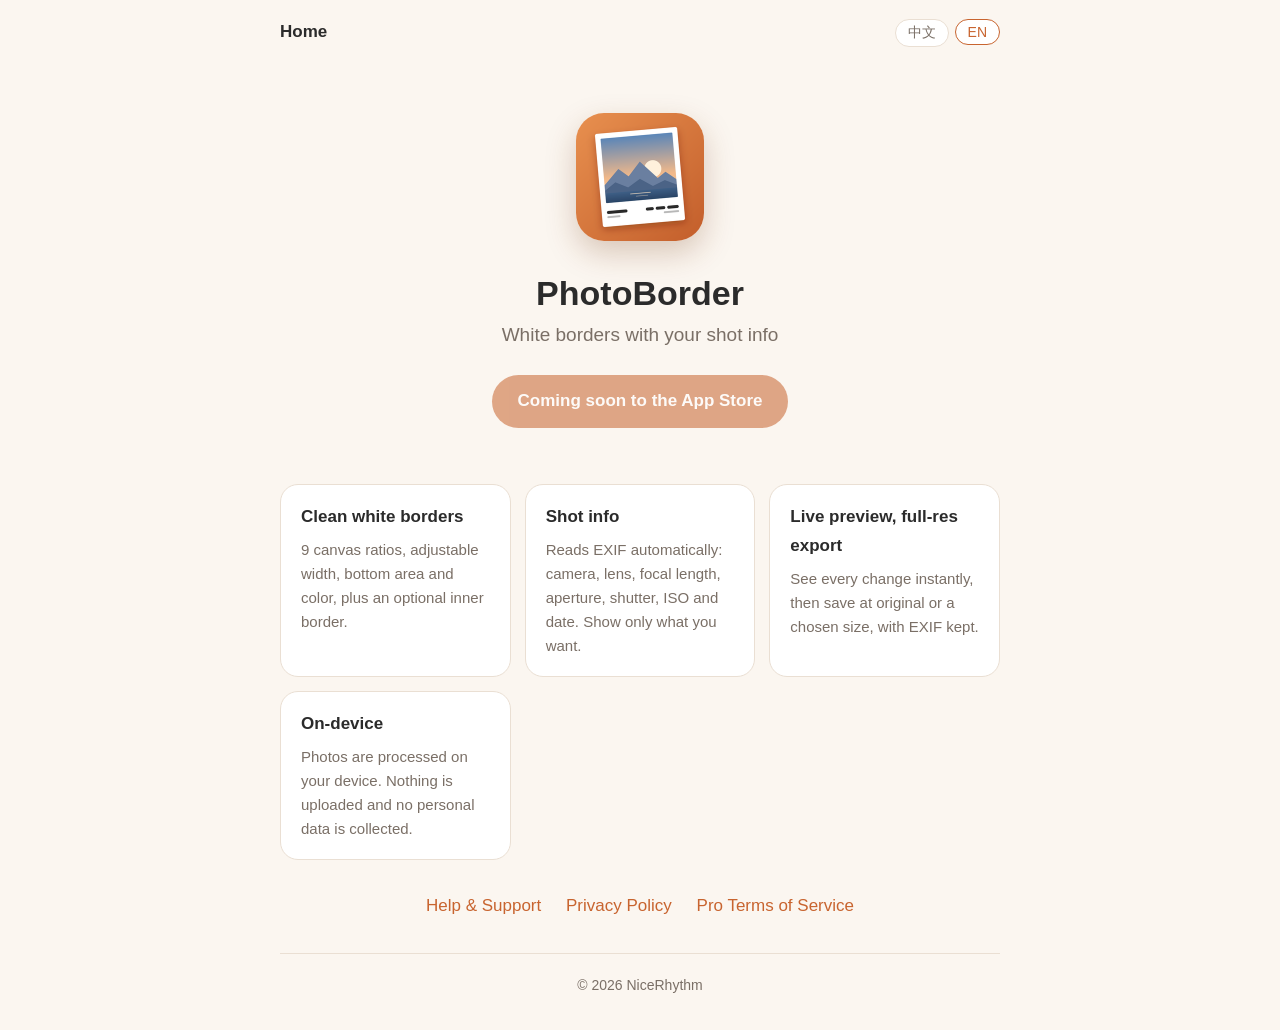
==== PhotoBorder/index.html @ c43bb7a4 "Rename app folder to PhotoBorder and update branding Co-Authored-By: Claude Opus 5.5 <noreply@anthro" ====
<!doctype html>
<html lang="zh-Hans">
<head>
  <meta charset="utf-8">
  <meta name="viewport" content="width=device-width, initial-scale=1">
  <title>白边相框 PhotoBorder</title>
  <meta name="title-zh" content="白边相框 - 给照片加白边，印上拍摄参数">
  <meta name="title-en" content="PhotoBorder - White borders with your shot info">
  <meta name="description" content="给照片加白边，把光圈、快门、ISO 印在边框上。Add a white border to your photos and print the aperture, shutter speed and ISO underneath.">
  <link rel="icon" href="/assets/favicon.png">
  <link rel="apple-touch-icon" href="/assets/app-icon.png">
  <link rel="stylesheet" href="/assets/style.css">
  <script src="/assets/lang.js"></script>
</head>
<body>
  <div class="wrap">
    <header class="site">
      <a class="brand" href="/">Home</a>
      <div class="lang-switch"><button data-set="zh">中文</button><button data-set="en">EN</button></div>
    </header>

    <section class="hero">
      <img class="icon" src="/assets/app-icon.png" alt="">
      <h1 data-lang="zh">白边相框</h1>
      <h1 data-lang="en">PhotoBorder</h1>
      <p class="tagline" data-lang="zh">给照片加白边，印上拍摄参数</p>
      <p class="tagline" data-lang="en">White borders with your shot info</p>
      <!-- 上架后把 href 换成 App Store 链接，并去掉 disabled -->
      <a class="button disabled" href="#" data-lang="zh">即将登陆 App Store</a>
      <a class="button disabled" href="#" data-lang="en">Coming soon to the App Store</a>
    </section>

    <section class="features">
      <div class="feature">
        <h3 data-lang="zh">干净的白边</h3>
        <h3 data-lang="en">Clean white borders</h3>
        <p data-lang="zh">9 种画布比例，边框宽度、底部高度、颜色都能调，还支持双层边框。</p>
        <p data-lang="en">9 canvas ratios, adjustable width, bottom area and color, plus an optional inner border.</p>
      </div>
      <div class="feature">
        <h3 data-lang="zh">拍摄参数</h3>
        <h3 data-lang="en">Shot info</h3>
        <p data-lang="zh">自动读取 EXIF：机型、镜头、焦距、光圈、快门、ISO、时间，想显示哪项就开哪项。</p>
        <p data-lang="en">Reads EXIF automatically: camera, lens, focal length, aperture, shutter, ISO and date. Show only what you want.</p>
      </div>
      <div class="feature">
        <h3 data-lang="zh">实时预览，原图保存</h3>
        <h3 data-lang="en">Live preview, full-res export</h3>
        <p data-lang="zh">每次调整即时预览，满意后按原图或指定尺寸保存到相册，保留 EXIF。</p>
        <p data-lang="en">See every change instantly, then save at original or a chosen size, with EXIF kept.</p>
      </div>
      <div class="feature">
        <h3 data-lang="zh">本地处理</h3>
        <h3 data-lang="en">On-device</h3>
        <p data-lang="zh">照片只在你的手机上处理，不上传、不收集任何个人数据。</p>
        <p data-lang="en">Photos are processed on your device. Nothing is uploaded and no personal data is collected.</p>
      </div>
    </section>

    <div class="links">
      <a href="/PhotoBorder/support/"><span data-lang="zh">帮助与支持</span><span data-lang="en">Help &amp; Support</span></a>
      <a href="/PhotoBorder/privacy/"><span data-lang="zh">隐私政策</span><span data-lang="en">Privacy Policy</span></a>
      <a href="/PhotoBorder/terms/"><span data-lang="zh">Pro 服务条款</span><span data-lang="en">Pro Terms of Service</span></a>
    </div>

    <footer class="site">© 2026 NiceRhythm</footer>
  </div>
</body>
</html>
---- assets/style.css ----
:root {
  --bg: #fbf6f0;
  --card: #ffffff;
  --text: #2b2b2b;
  --muted: #7a6f66;
  --accent: #c8642f;
  --line: #eadfd3;
  --radius: 18px;
}

@media (prefers-color-scheme: dark) {
  :root {
    --bg: #1b1916;
    --card: #26231f;
    --text: #f2ede7;
    --muted: #a99e93;
    --accent: #f0955a;
    --line: #3a352f;
  }
}

* { box-sizing: border-box; }

body {
  margin: 0;
  background: var(--bg);
  color: var(--text);
  font-family: -apple-system, BlinkMacSystemFont, "SF Pro Text", "PingFang SC", "Hiragino Sans GB",
    "Microsoft YaHei", "Helvetica Neue", Arial, sans-serif;
  font-size: 17px;
  line-height: 1.7;
  -webkit-font-smoothing: antialiased;
}

a { color: var(--accent); text-decoration: none; }
a:hover { text-decoration: underline; }

.wrap { max-width: 760px; margin: 0 auto; padding: 0 20px; }

header.site {
  display: flex;
  align-items: center;
  justify-content: space-between;
  padding: 18px 0;
}
header.site .brand { font-weight: 600; color: var(--text); }
.lang-switch button {
  border: 1px solid var(--line);
  background: var(--card);
  color: var(--muted);
  border-radius: 999px;
  padding: 4px 12px;
  font-size: 14px;
  cursor: pointer;
  margin-left: 6px;
}
.lang-switch button.active { color: var(--accent); border-color: var(--accent); }

.hero { text-align: center; padding: 48px 0 24px; }
.hero img.icon {
  width: 128px;
  height: 128px;
  border-radius: 28px;
  box-shadow: 0 12px 30px rgba(120, 60, 20, 0.25);
}
.hero h1 { font-size: 34px; margin: 20px 0 4px; line-height: 1.3; }
.hero p.tagline { color: var(--muted); font-size: 19px; margin: 0 0 24px; }

.button {
  display: inline-block;
  background: var(--accent);
  color: #fff;
  padding: 12px 26px;
  border-radius: 999px;
  font-weight: 600;
}
.button:hover { text-decoration: none; opacity: 0.9; }
.button.disabled { opacity: 0.55; pointer-events: none; }

.features {
  display: grid;
  grid-template-columns: repeat(auto-fit, minmax(220px, 1fr));
  gap: 14px;
  margin: 32px 0;
}
.feature {
  background: var(--card);
  border: 1px solid var(--line);
  border-radius: var(--radius);
  padding: 18px 20px;
}
.feature h3 { margin: 0 0 6px; font-size: 17px; }
.feature p { margin: 0; color: var(--muted); font-size: 15px; line-height: 1.6; }

.card {
  background: var(--card);
  border: 1px solid var(--line);
  border-radius: var(--radius);
  padding: 8px 28px 24px;
  margin: 16px 0 32px;
}

article h1 { font-size: 28px; line-height: 1.3; margin: 24px 0 4px; }
article .meta { color: var(--muted); font-size: 14px; margin-bottom: 8px; }
article h2 { font-size: 20px; margin: 28px 0 8px; }
article h3 { font-size: 17px; margin: 22px 0 6px; }
article ul { padding-left: 1.3em; }
article li { margin: 4px 0; }

.links { text-align: center; margin: 8px 0 32px; }
.links a { margin: 0 10px; }

.apps { margin: 24px 0 40px; }
.app-row {
  display: flex;
  gap: 16px;
  align-items: center;
  background: var(--card);
  border: 1px solid var(--line);
  border-radius: var(--radius);
  padding: 16px;
  color: var(--text);
}
.app-row:hover { text-decoration: none; border-color: var(--accent); }
.app-row img { width: 72px; height: 72px; border-radius: 16px; }
.app-row h3 { margin: 0; font-size: 18px; }
.app-row p { margin: 2px 0 0; color: var(--muted); font-size: 15px; }

footer.site {
  border-top: 1px solid var(--line);
  color: var(--muted);
  font-size: 14px;
  text-align: center;
  padding: 20px 0 32px;
}

/* 语言切换：只隐藏另一种语言；没有 JS 时两种语言都显示 */
html.lang-zh [data-lang="en"],
html.lang-en [data-lang="zh"] { display: none !important; }
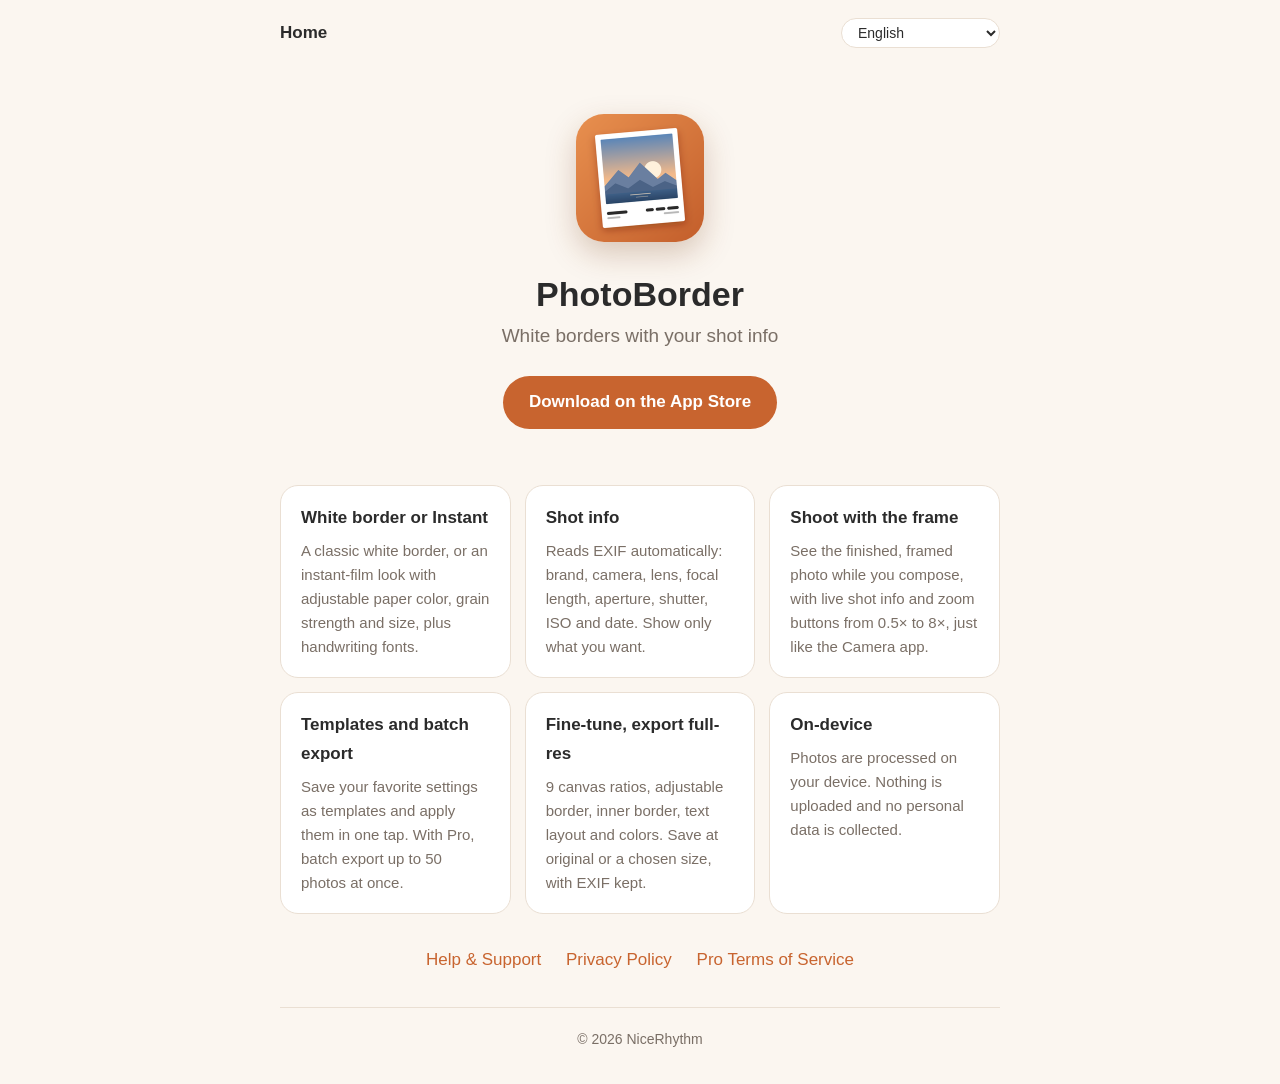
==== commit d20ec01c: "Rebuild site in 11 languages and cover PhotoBorder 1.0.4 features Co-Authored-By: Claude Opus 5.5 <n" ====
--- a/PhotoBorder/index.html
+++ b/PhotoBorder/index.html
@@ -1,12 +1,21 @@
 <!doctype html>
-<html lang="zh-Hans">
+<html lang="zh-Hans" data-ui="zh-Hans">
 <head>
   <meta charset="utf-8">
   <meta name="viewport" content="width=device-width, initial-scale=1">
-  <title>白边相框 PhotoBorder</title>
-  <meta name="title-zh" content="白边相框 - 给照片加白边，印上拍摄参数">
+  <title>白边相框 - 给照片加白边，印上拍摄参数</title>
+  <meta name="title-zh-Hans" content="白边相框 - 给照片加白边，印上拍摄参数">
+  <meta name="title-zh-Hant" content="白邊相框 - 為照片加白邊，印上拍攝參數">
   <meta name="title-en" content="PhotoBorder - White borders with your shot info">
-  <meta name="description" content="给照片加白边，把光圈、快门、ISO 印在边框上。Add a white border to your photos and print the aperture, shutter speed and ISO underneath.">
+  <meta name="title-ja" content="フォトボーダー - 撮影情報入りの白フチ写真に">
+  <meta name="title-ko" content="포토보더 - 촬영 정보를 담은 흰 테두리 사진">
+  <meta name="title-fr" content="PhotoBorder - Bordure blanche et infos photo">
+  <meta name="title-es" content="PhotoBorder - Bordes blancos con datos EXIF">
+  <meta name="title-de" content="PhotoBorder - Weißer Rand mit Aufnahmedaten">
+  <meta name="title-pt-BR" content="PhotoBorder - Borda branca com dados da foto">
+  <meta name="title-it" content="PhotoBorder - Bordo bianco e dati di scatto">
+  <meta name="title-ru" content="PhotoBorder - Белая рамка и данные съёмки">
+  <meta name="description" content="Add a white border to your photos and print the aperture, shutter speed and ISO underneath.">
   <link rel="icon" href="/assets/favicon.png">
   <link rel="apple-touch-icon" href="/assets/app-icon.png">
   <link rel="stylesheet" href="/assets/style.css">
@@ -16,53 +25,437 @@
   <div class="wrap">
     <header class="site">
       <a class="brand" href="/">Home</a>
-      <div class="lang-switch"><button data-set="zh">中文</button><button data-set="en">EN</button></div>
+      <select class="lang-select" aria-label="Language"><option value="zh-Hans">简体中文</option><option value="zh-Hant">繁體中文</option><option value="en">English</option><option value="ja">日本語</option><option value="ko">한국어</option><option value="fr">Français</option><option value="es">Español</option><option value="de">Deutsch</option><option value="pt-BR">Português (Brasil)</option><option value="it">Italiano</option><option value="ru">Русский</option></select>
     </header>
-
-    <section class="hero">
-      <img class="icon" src="/assets/app-icon.png" alt="">
-      <h1 data-lang="zh">白边相框</h1>
-      <h1 data-lang="en">PhotoBorder</h1>
-      <p class="tagline" data-lang="zh">给照片加白边，印上拍摄参数</p>
-      <p class="tagline" data-lang="en">White borders with your shot info</p>
-      <!-- 上架后把 href 换成 App Store 链接，并去掉 disabled -->
-      <a class="button disabled" href="#" data-lang="zh">即将登陆 App Store</a>
-      <a class="button disabled" href="#" data-lang="en">Coming soon to the App Store</a>
-    </section>
-
-    <section class="features">
-      <div class="feature">
-        <h3 data-lang="zh">干净的白边</h3>
-        <h3 data-lang="en">Clean white borders</h3>
-        <p data-lang="zh">9 种画布比例，边框宽度、底部高度、颜色都能调，还支持双层边框。</p>
-        <p data-lang="en">9 canvas ratios, adjustable width, bottom area and color, plus an optional inner border.</p>
-      </div>
-      <div class="feature">
-        <h3 data-lang="zh">拍摄参数</h3>
-        <h3 data-lang="en">Shot info</h3>
-        <p data-lang="zh">自动读取 EXIF：机型、镜头、焦距、光圈、快门、ISO、时间，想显示哪项就开哪项。</p>
-        <p data-lang="en">Reads EXIF automatically: camera, lens, focal length, aperture, shutter, ISO and date. Show only what you want.</p>
-      </div>
-      <div class="feature">
-        <h3 data-lang="zh">实时预览，原图保存</h3>
-        <h3 data-lang="en">Live preview, full-res export</h3>
-        <p data-lang="zh">每次调整即时预览，满意后按原图或指定尺寸保存到相册，保留 EXIF。</p>
-        <p data-lang="en">See every change instantly, then save at original or a chosen size, with EXIF kept.</p>
-      </div>
-      <div class="feature">
-        <h3 data-lang="zh">本地处理</h3>
-        <h3 data-lang="en">On-device</h3>
-        <p data-lang="zh">照片只在你的手机上处理，不上传、不收集任何个人数据。</p>
-        <p data-lang="en">Photos are processed on your device. Nothing is uploaded and no personal data is collected.</p>
-      </div>
-    </section>
-
-    <div class="links">
-      <a href="/PhotoBorder/support/"><span data-lang="zh">帮助与支持</span><span data-lang="en">Help &amp; Support</span></a>
-      <a href="/PhotoBorder/privacy/"><span data-lang="zh">隐私政策</span><span data-lang="en">Privacy Policy</span></a>
-      <a href="/PhotoBorder/terms/"><span data-lang="zh">Pro 服务条款</span><span data-lang="en">Pro Terms of Service</span></a>
-    </div>
-
+    <div data-lang="zh-Hans">
+      <section class="hero">
+        <img class="icon" src="/assets/app-icon.png" alt="">
+        <h1>白边相框</h1>
+        <p class="tagline">给照片加白边，印上拍摄参数</p>
+        <a class="button" href="https://apps.apple.com/app/id6801197127">在 App Store 下载</a>
+      </section>
+      <section class="features">
+        <div class="feature">
+          <h3>白边与拍立得</h3>
+          <p>经典白边框，或者换成拍立得风格：相纸颜色、颗粒强度和粗细都能调，还有手写字体可选。</p>
+        </div>
+        <div class="feature">
+          <h3>拍摄参数</h3>
+          <p>自动读取 EXIF：品牌、机型、镜头、焦距、光圈、快门、ISO、日期，想显示哪项就开哪项。</p>
+        </div>
+        <div class="feature">
+          <h3>带着边框拍照</h3>
+          <p>取景时就能看到加好边框的成品，参数实时更新；变焦按键和系统相机一样，支持 0.5× 到 8×。</p>
+        </div>
+        <div class="feature">
+          <h3>模板与批量导出</h3>
+          <p>常用设置存成模板，一键套用。Pro 可以用模板批量导出，一次最多 50 张。</p>
+        </div>
+        <div class="feature">
+          <h3>自由调整，原图保存</h3>
+          <p>9 种画布比例，边框、内边框、文字排版和颜色都能调；按原图或指定尺寸保存，保留 EXIF。</p>
+        </div>
+        <div class="feature">
+          <h3>本地处理</h3>
+          <p>照片只在你的设备上处理，不上传、不收集任何个人数据。</p>
+        </div>
+      </section>
+      <div class="links">
+        <a href="/PhotoBorder/support/">帮助与支持</a>
+        <a href="/PhotoBorder/privacy/">隐私政策</a>
+        <a href="/PhotoBorder/terms/">Pro 服务条款</a>
+      </div>
+    </div>
+    <div data-lang="zh-Hant">
+      <section class="hero">
+        <img class="icon" src="/assets/app-icon.png" alt="">
+        <h1>白邊相框</h1>
+        <p class="tagline">為照片加白邊，印上拍攝參數</p>
+        <a class="button" href="https://apps.apple.com/app/id6801197127">在 App Store 下載</a>
+      </section>
+      <section class="features">
+        <div class="feature">
+          <h3>白邊與拍立得</h3>
+          <p>經典白邊框，或換成拍立得風格：相紙顏色、顆粒強度和粗細都能調，還有手寫字體可選。</p>
+        </div>
+        <div class="feature">
+          <h3>拍攝參數</h3>
+          <p>自動讀取 EXIF：品牌、機型、鏡頭、焦距、光圈、快門、ISO、日期，想顯示哪項就開哪項。</p>
+        </div>
+        <div class="feature">
+          <h3>帶著邊框拍照</h3>
+          <p>取景時就能看到加好邊框的成品，參數即時更新；變焦按鍵和系統相機一樣，支援 0.5× 到 8×。</p>
+        </div>
+        <div class="feature">
+          <h3>範本與批次匯出</h3>
+          <p>常用設定存成範本，一鍵套用。Pro 可以用範本批次匯出，一次最多 50 張。</p>
+        </div>
+        <div class="feature">
+          <h3>自由調整，原圖儲存</h3>
+          <p>9 種畫布比例，邊框、內邊框、文字排版和顏色都能調；按原圖或指定尺寸儲存，保留 EXIF。</p>
+        </div>
+        <div class="feature">
+          <h3>本機處理</h3>
+          <p>照片只在你的裝置上處理，不上傳、不收集任何個人資料。</p>
+        </div>
+      </section>
+      <div class="links">
+        <a href="/PhotoBorder/support/">說明與支援</a>
+        <a href="/PhotoBorder/privacy/">隱私權政策</a>
+        <a href="/PhotoBorder/terms/">Pro 服務條款</a>
+      </div>
+    </div>
+    <div data-lang="en">
+      <section class="hero">
+        <img class="icon" src="/assets/app-icon.png" alt="">
+        <h1>PhotoBorder</h1>
+        <p class="tagline">White borders with your shot info</p>
+        <a class="button" href="https://apps.apple.com/app/id6801197127">Download on the App Store</a>
+      </section>
+      <section class="features">
+        <div class="feature">
+          <h3>White border or Instant</h3>
+          <p>A classic white border, or an instant-film look with adjustable paper color, grain strength and size, plus handwriting fonts.</p>
+        </div>
+        <div class="feature">
+          <h3>Shot info</h3>
+          <p>Reads EXIF automatically: brand, camera, lens, focal length, aperture, shutter, ISO and date. Show only what you want.</p>
+        </div>
+        <div class="feature">
+          <h3>Shoot with the frame</h3>
+          <p>See the finished, framed photo while you compose, with live shot info and zoom buttons from 0.5× to 8×, just like the Camera app.</p>
+        </div>
+        <div class="feature">
+          <h3>Templates and batch export</h3>
+          <p>Save your favorite settings as templates and apply them in one tap. With Pro, batch export up to 50 photos at once.</p>
+        </div>
+        <div class="feature">
+          <h3>Fine-tune, export full-res</h3>
+          <p>9 canvas ratios, adjustable border, inner border, text layout and colors. Save at original or a chosen size, with EXIF kept.</p>
+        </div>
+        <div class="feature">
+          <h3>On-device</h3>
+          <p>Photos are processed on your device. Nothing is uploaded and no personal data is collected.</p>
+        </div>
+      </section>
+      <div class="links">
+        <a href="/PhotoBorder/support/">Help &amp; Support</a>
+        <a href="/PhotoBorder/privacy/">Privacy Policy</a>
+        <a href="/PhotoBorder/terms/">Pro Terms of Service</a>
+      </div>
+    </div>
+    <div data-lang="ja">
+      <section class="hero">
+        <img class="icon" src="/assets/app-icon.png" alt="">
+        <h1>フォトボーダー</h1>
+        <p class="tagline">撮影情報入りの白フチ写真に</p>
+        <a class="button" href="https://apps.apple.com/app/id6801197127">App Store からダウンロード</a>
+      </section>
+      <section class="features">
+        <div class="feature">
+          <h3>白フチとインスタント</h3>
+          <p>定番の白フチのほか、インスタントフィルム風にも。台紙の色、粒子の強さと大きさを調整でき、手書き風フォントも選べます。</p>
+        </div>
+        <div class="feature">
+          <h3>撮影情報</h3>
+          <p>EXIF を自動で読み取り。メーカー、機種、レンズ、焦点距離、絞り、シャッター、ISO、日付から、表示したい項目だけをオンに。</p>
+        </div>
+        <div class="feature">
+          <h3>フチ付きで撮影</h3>
+          <p>構図を決めながら、フチ付きの仕上がりを確認できます。撮影情報はリアルタイムで更新。ズームボタンは標準カメラと同じく 0.5× から 8× まで。</p>
+        </div>
+        <div class="feature">
+          <h3>テンプレートと一括書き出し</h3>
+          <p>よく使う設定をテンプレートとして保存し、ワンタップで適用。Pro なら一度に最大 50 枚を一括書き出しできます。</p>
+        </div>
+        <div class="feature">
+          <h3>細かく調整、フル解像度で保存</h3>
+          <p>9 種類のキャンバス比率。フチ、内側のフチ、テキストの配置と色を調整し、オリジナルまたは指定サイズで EXIF ごと保存。</p>
+        </div>
+        <div class="feature">
+          <h3>デバイス上で処理</h3>
+          <p>写真はデバイス上だけで処理されます。アップロードも個人データの収集も一切ありません。</p>
+        </div>
+      </section>
+      <div class="links">
+        <a href="/PhotoBorder/support/">ヘルプとサポート</a>
+        <a href="/PhotoBorder/privacy/">プライバシーポリシー</a>
+        <a href="/PhotoBorder/terms/">Pro 利用規約</a>
+      </div>
+    </div>
+    <div data-lang="ko">
+      <section class="hero">
+        <img class="icon" src="/assets/app-icon.png" alt="">
+        <h1>포토보더</h1>
+        <p class="tagline">촬영 정보를 담은 흰 테두리 사진</p>
+        <a class="button" href="https://apps.apple.com/app/id6801197127">App Store에서 다운로드</a>
+      </section>
+      <section class="features">
+        <div class="feature">
+          <h3>흰 테두리와 인스턴트</h3>
+          <p>클래식한 흰 테두리, 또는 인스턴트 필름 스타일. 인화지 색상과 입자 강도·크기를 조절하고 손글씨 글꼴도 고를 수 있습니다.</p>
+        </div>
+        <div class="feature">
+          <h3>촬영 정보</h3>
+          <p>EXIF를 자동으로 읽어 옵니다. 브랜드, 기종, 렌즈, 초점 거리, 조리개, 셔터, ISO, 날짜 중 원하는 항목만 켜세요.</p>
+        </div>
+        <div class="feature">
+          <h3>테두리를 보며 촬영</h3>
+          <p>구도를 잡는 동안 테두리가 적용된 결과물을 미리 봅니다. 촬영 정보는 실시간으로 갱신되고, 줌 버튼은 기본 카메라처럼 0.5×부터 8×까지 지원합니다.</p>
+        </div>
+        <div class="feature">
+          <h3>템플릿과 일괄 내보내기</h3>
+          <p>자주 쓰는 설정을 템플릿으로 저장해 한 번에 적용하세요. Pro에서는 한 번에 최대 50장까지 일괄 내보낼 수 있습니다.</p>
+        </div>
+        <div class="feature">
+          <h3>세밀한 조정, 원본 해상도 저장</h3>
+          <p>9가지 캔버스 비율, 테두리·안쪽 테두리·텍스트 배치와 색상 조절. 원본 또는 원하는 크기로 EXIF와 함께 저장합니다.</p>
+        </div>
+        <div class="feature">
+          <h3>기기에서 처리</h3>
+          <p>사진은 기기에서만 처리됩니다. 업로드하지 않으며 개인 데이터도 수집하지 않습니다.</p>
+        </div>
+      </section>
+      <div class="links">
+        <a href="/PhotoBorder/support/">도움말 및 지원</a>
+        <a href="/PhotoBorder/privacy/">개인정보 처리방침</a>
+        <a href="/PhotoBorder/terms/">Pro 이용약관</a>
+      </div>
+    </div>
+    <div data-lang="fr">
+      <section class="hero">
+        <img class="icon" src="/assets/app-icon.png" alt="">
+        <h1>PhotoBorder</h1>
+        <p class="tagline">Bordure blanche et infos photo</p>
+        <a class="button" href="https://apps.apple.com/app/id6801197127">Télécharger dans l’App Store</a>
+      </section>
+      <section class="features">
+        <div class="feature">
+          <h3>Bordure blanche ou Instantané</h3>
+          <p>Une bordure blanche classique, ou un look de film instantané : couleur du papier, intensité et taille du grain réglables, et polices manuscrites.</p>
+        </div>
+        <div class="feature">
+          <h3>Infos de prise de vue</h3>
+          <p>Lecture automatique des EXIF : marque, appareil, objectif, focale, ouverture, vitesse, ISO et date. Affichez seulement ce que vous voulez.</p>
+        </div>
+        <div class="feature">
+          <h3>Photographiez avec le cadre</h3>
+          <p>Voyez la photo encadrée pendant que vous cadrez, avec les infos en direct et des boutons de zoom de 0,5× à 8×, comme dans l’app Appareil photo.</p>
+        </div>
+        <div class="feature">
+          <h3>Modèles et export par lot</h3>
+          <p>Enregistrez vos réglages favoris comme modèles et appliquez-les en un toucher. Avec Pro, exportez jusqu’à 50 photos d’un coup.</p>
+        </div>
+        <div class="feature">
+          <h3>Réglages fins, export en pleine résolution</h3>
+          <p>9 formats de toile, bordure, bordure intérieure, mise en page et couleurs du texte réglables. Enregistrez en taille originale ou choisie, EXIF conservées.</p>
+        </div>
+        <div class="feature">
+          <h3>Sur l’appareil</h3>
+          <p>Vos photos sont traitées sur votre appareil. Rien n’est envoyé et aucune donnée personnelle n’est collectée.</p>
+        </div>
+      </section>
+      <div class="links">
+        <a href="/PhotoBorder/support/">Aide et assistance</a>
+        <a href="/PhotoBorder/privacy/">Politique de confidentialité</a>
+        <a href="/PhotoBorder/terms/">Conditions Pro</a>
+      </div>
+    </div>
+    <div data-lang="es">
+      <section class="hero">
+        <img class="icon" src="/assets/app-icon.png" alt="">
+        <h1>PhotoBorder</h1>
+        <p class="tagline">Bordes blancos con datos EXIF</p>
+        <a class="button" href="https://apps.apple.com/app/id6801197127">Descargar en el App Store</a>
+      </section>
+      <section class="features">
+        <div class="feature">
+          <h3>Borde blanco o Instantánea</h3>
+          <p>Un borde blanco clásico o un estilo de película instantánea, con color del papel, intensidad y tamaño del grano ajustables y fuentes manuscritas.</p>
+        </div>
+        <div class="feature">
+          <h3>Datos de la toma</h3>
+          <p>Lee el EXIF automáticamente: marca, cámara, objetivo, focal, apertura, velocidad, ISO y fecha. Muestra solo lo que quieras.</p>
+        </div>
+        <div class="feature">
+          <h3>Dispara con el marco</h3>
+          <p>Mira la foto enmarcada mientras encuadras, con los datos en directo y botones de zoom de 0,5× a 8×, como en la app Cámara.</p>
+        </div>
+        <div class="feature">
+          <h3>Plantillas y exportación por lotes</h3>
+          <p>Guarda tus ajustes favoritos como plantillas y aplícalos con un toque. Con Pro, exporta hasta 50 fotos de una vez.</p>
+        </div>
+        <div class="feature">
+          <h3>Ajustes finos, resolución completa</h3>
+          <p>9 proporciones de lienzo; borde, borde interior, disposición y colores del texto ajustables. Guarda en tamaño original o el que elijas, conservando el EXIF.</p>
+        </div>
+        <div class="feature">
+          <h3>En el dispositivo</h3>
+          <p>Las fotos se procesan en tu dispositivo. No se sube nada ni se recopilan datos personales.</p>
+        </div>
+      </section>
+      <div class="links">
+        <a href="/PhotoBorder/support/">Ayuda y soporte</a>
+        <a href="/PhotoBorder/privacy/">Política de privacidad</a>
+        <a href="/PhotoBorder/terms/">Condiciones de Pro</a>
+      </div>
+    </div>
+    <div data-lang="de">
+      <section class="hero">
+        <img class="icon" src="/assets/app-icon.png" alt="">
+        <h1>PhotoBorder</h1>
+        <p class="tagline">Weißer Rand mit Aufnahmedaten</p>
+        <a class="button" href="https://apps.apple.com/app/id6801197127">Im App Store laden</a>
+      </section>
+      <section class="features">
+        <div class="feature">
+          <h3>Weißer Rahmen oder Sofortbild</h3>
+          <p>Ein klassischer weißer Rahmen oder ein Sofortbild-Look mit einstellbarer Papierfarbe, Körnungsstärke und -größe sowie Handschrift-Schriften.</p>
+        </div>
+        <div class="feature">
+          <h3>Aufnahmedaten</h3>
+          <p>Liest EXIF automatisch: Marke, Kamera, Objektiv, Brennweite, Blende, Belichtungszeit, ISO und Datum. Zeig nur, was du willst.</p>
+        </div>
+        <div class="feature">
+          <h3>Mit Rahmen fotografieren</h3>
+          <p>Sieh das fertig gerahmte Foto schon beim Komponieren, mit Live-Aufnahmedaten und Zoomtasten von 0,5× bis 8× wie in der Kamera-App.</p>
+        </div>
+        <div class="feature">
+          <h3>Vorlagen und Stapelexport</h3>
+          <p>Sichere deine Lieblingseinstellungen als Vorlagen und wende sie mit einem Tippen an. Mit Pro exportierst du bis zu 50 Fotos auf einmal.</p>
+        </div>
+        <div class="feature">
+          <h3>Feinschliff, volle Auflösung</h3>
+          <p>9 Seitenverhältnisse; Rahmen, Innenrahmen, Textlayout und Farben einstellbar. Sichern in Originalgröße oder gewählter Größe, EXIF bleibt erhalten.</p>
+        </div>
+        <div class="feature">
+          <h3>Auf dem Gerät</h3>
+          <p>Fotos werden auf deinem Gerät verarbeitet. Nichts wird hochgeladen, keine personenbezogenen Daten werden erfasst.</p>
+        </div>
+      </section>
+      <div class="links">
+        <a href="/PhotoBorder/support/">Hilfe &amp; Support</a>
+        <a href="/PhotoBorder/privacy/">Datenschutzrichtlinie</a>
+        <a href="/PhotoBorder/terms/">Pro-Nutzungsbedingungen</a>
+      </div>
+    </div>
+    <div data-lang="pt-BR">
+      <section class="hero">
+        <img class="icon" src="/assets/app-icon.png" alt="">
+        <h1>PhotoBorder</h1>
+        <p class="tagline">Borda branca com dados da foto</p>
+        <a class="button" href="https://apps.apple.com/app/id6801197127">Baixar na App Store</a>
+      </section>
+      <section class="features">
+        <div class="feature">
+          <h3>Borda branca ou Instantânea</h3>
+          <p>Uma borda branca clássica ou um visual de filme instantâneo, com cor do papel, intensidade e tamanho do grão ajustáveis e fontes manuscritas.</p>
+        </div>
+        <div class="feature">
+          <h3>Dados da foto</h3>
+          <p>Lê o EXIF automaticamente: marca, câmera, lente, distância focal, abertura, velocidade, ISO e data. Mostre só o que quiser.</p>
+        </div>
+        <div class="feature">
+          <h3>Fotografe com a moldura</h3>
+          <p>Veja a foto já emoldurada enquanto enquadra, com dados ao vivo e botões de zoom de 0,5× a 8×, como no app Câmera.</p>
+        </div>
+        <div class="feature">
+          <h3>Modelos e exportação em lote</h3>
+          <p>Salve seus ajustes favoritos como modelos e aplique com um toque. Com o Pro, exporte até 50 fotos de uma vez.</p>
+        </div>
+        <div class="feature">
+          <h3>Ajuste fino, resolução total</h3>
+          <p>9 proporções de tela; borda, borda interna, layout e cores do texto ajustáveis. Salve no tamanho original ou no que escolher, mantendo o EXIF.</p>
+        </div>
+        <div class="feature">
+          <h3>No dispositivo</h3>
+          <p>As fotos são processadas no seu dispositivo. Nada é enviado e nenhum dado pessoal é coletado.</p>
+        </div>
+      </section>
+      <div class="links">
+        <a href="/PhotoBorder/support/">Ajuda e suporte</a>
+        <a href="/PhotoBorder/privacy/">Política de privacidade</a>
+        <a href="/PhotoBorder/terms/">Termos do Pro</a>
+      </div>
+    </div>
+    <div data-lang="it">
+      <section class="hero">
+        <img class="icon" src="/assets/app-icon.png" alt="">
+        <h1>PhotoBorder</h1>
+        <p class="tagline">Bordo bianco e dati di scatto</p>
+        <a class="button" href="https://apps.apple.com/app/id6801197127">Scarica su App Store</a>
+      </section>
+      <section class="features">
+        <div class="feature">
+          <h3>Bordo bianco o Istantanea</h3>
+          <p>Un classico bordo bianco o un look da pellicola istantanea, con colore della carta, intensità e dimensione della grana regolabili e font in stile calligrafico.</p>
+        </div>
+        <div class="feature">
+          <h3>Dati di scatto</h3>
+          <p>Legge gli EXIF in automatico: marca, fotocamera, obiettivo, focale, apertura, tempo, ISO e data. Mostra solo ciò che vuoi.</p>
+        </div>
+        <div class="feature">
+          <h3>Scatta con la cornice</h3>
+          <p>Vedi la foto già incorniciata mentre inquadri, con i dati in tempo reale e pulsanti di zoom da 0,5× a 8×, come nell’app Fotocamera.</p>
+        </div>
+        <div class="feature">
+          <h3>Modelli ed esportazione in blocco</h3>
+          <p>Salva le tue impostazioni preferite come modelli e applicale con un tocco. Con Pro esporti fino a 50 foto alla volta.</p>
+        </div>
+        <div class="feature">
+          <h3>Regolazioni fini, piena risoluzione</h3>
+          <p>9 proporzioni; bordo, bordo interno, layout e colori del testo regolabili. Salva a dimensione originale o scelta, con gli EXIF.</p>
+        </div>
+        <div class="feature">
+          <h3>Sul dispositivo</h3>
+          <p>Le foto vengono elaborate sul tuo dispositivo. Nulla viene caricato e nessun dato personale viene raccolto.</p>
+        </div>
+      </section>
+      <div class="links">
+        <a href="/PhotoBorder/support/">Aiuto e supporto</a>
+        <a href="/PhotoBorder/privacy/">Informativa sulla privacy</a>
+        <a href="/PhotoBorder/terms/">Termini di Pro</a>
+      </div>
+    </div>
+    <div data-lang="ru">
+      <section class="hero">
+        <img class="icon" src="/assets/app-icon.png" alt="">
+        <h1>PhotoBorder</h1>
+        <p class="tagline">Белая рамка и данные съёмки</p>
+        <a class="button" href="https://apps.apple.com/app/id6801197127">Загрузить в App Store</a>
+      </section>
+      <section class="features">
+        <div class="feature">
+          <h3>Белая рамка или моментальное фото</h3>
+          <p>Классическая белая рамка или стиль моментального фото: цвет бумаги, сила и размер зерна настраиваются, есть рукописные шрифты.</p>
+        </div>
+        <div class="feature">
+          <h3>Данные съёмки</h3>
+          <p>EXIF считывается автоматически: марка, камера, объектив, фокусное расстояние, диафрагма, выдержка, ISO и дата. Показывайте только нужное.</p>
+        </div>
+        <div class="feature">
+          <h3>Съёмка с рамкой</h3>
+          <p>Готовый снимок в рамке виден уже при кадрировании, данные обновляются в реальном времени, а кнопки зума — от 0,5× до 8×, как в приложении «Камера».</p>
+        </div>
+        <div class="feature">
+          <h3>Шаблоны и пакетный экспорт</h3>
+          <p>Сохраняйте любимые настройки как шаблоны и применяйте их одним касанием. С Pro можно экспортировать до 50 фото за раз.</p>
+        </div>
+        <div class="feature">
+          <h3>Тонкая настройка, полное разрешение</h3>
+          <p>9 соотношений сторон; рамка, внутренняя рамка, раскладка и цвет текста настраиваются. Сохранение в исходном или выбранном размере с EXIF.</p>
+        </div>
+        <div class="feature">
+          <h3>На устройстве</h3>
+          <p>Фото обрабатываются на вашем устройстве. Ничего не загружается, личные данные не собираются.</p>
+        </div>
+      </section>
+      <div class="links">
+        <a href="/PhotoBorder/support/">Помощь и поддержка</a>
+        <a href="/PhotoBorder/privacy/">Политика конфиденциальности</a>
+        <a href="/PhotoBorder/terms/">Условия Pro</a>
+      </div>
+    </div>
     <footer class="site">© 2026 NiceRhythm</footer>
   </div>
 </body>
--- a/assets/style.css
+++ b/assets/style.css
@@ -44,17 +44,16 @@
   padding: 18px 0;
 }
 header.site .brand { font-weight: 600; color: var(--text); }
-.lang-switch button {
+.lang-select {
   border: 1px solid var(--line);
   background: var(--card);
-  color: var(--muted);
+  color: var(--text);
   border-radius: 999px;
-  padding: 4px 12px;
+  padding: 5px 12px;
+  font: inherit;
   font-size: 14px;
   cursor: pointer;
-  margin-left: 6px;
 }
-.lang-switch button.active { color: var(--accent); border-color: var(--accent); }
 
 .hero { text-align: center; padding: 48px 0 24px; }
 .hero img.icon {
@@ -102,6 +101,7 @@
 
 article h1 { font-size: 28px; line-height: 1.3; margin: 24px 0 4px; }
 article .meta { color: var(--muted); font-size: 14px; margin-bottom: 8px; }
+article h3 + p + .meta { margin-top: 32px; }
 article h2 { font-size: 20px; margin: 28px 0 8px; }
 article h3 { font-size: 17px; margin: 22px 0 6px; }
 article ul { padding-left: 1.3em; }
@@ -134,6 +134,19 @@
   padding: 20px 0 32px;
 }
 
-/* 语言切换：只隐藏另一种语言；没有 JS 时两种语言都显示 */
-html.lang-zh [data-lang="en"],
-html.lang-en [data-lang="zh"] { display: none !important; }
+/* 语言切换：只显示当前语言；没有 JS 时显示默认的简体中文 */
+html[data-ui="zh-Hans"] [data-lang]:not([data-lang="zh-Hans"]),
+html[data-ui="zh-Hant"] [data-lang]:not([data-lang="zh-Hant"]),
+html[data-ui="en"] [data-lang]:not([data-lang="en"]),
+html[data-ui="ja"] [data-lang]:not([data-lang="ja"]),
+html[data-ui="ko"] [data-lang]:not([data-lang="ko"]),
+html[data-ui="fr"] [data-lang]:not([data-lang="fr"]),
+html[data-ui="es"] [data-lang]:not([data-lang="es"]),
+html[data-ui="de"] [data-lang]:not([data-lang="de"]),
+html[data-ui="pt-BR"] [data-lang]:not([data-lang="pt-BR"]),
+html[data-ui="it"] [data-lang]:not([data-lang="it"]),
+html[data-ui="ru"] [data-lang]:not([data-lang="ru"]) { display: none !important; }
+
+html[lang="zh-Hant"] body { font-family: -apple-system, BlinkMacSystemFont, "PingFang TC", "Microsoft JhengHei", sans-serif; }
+html[lang="ja"] body { font-family: -apple-system, BlinkMacSystemFont, "Hiragino Sans", "Hiragino Kaku Gothic ProN", "Yu Gothic", Meiryo, sans-serif; }
+html[lang="ko"] body { font-family: -apple-system, BlinkMacSystemFont, "Apple SD Gothic Neo", "Malgun Gothic", sans-serif; }
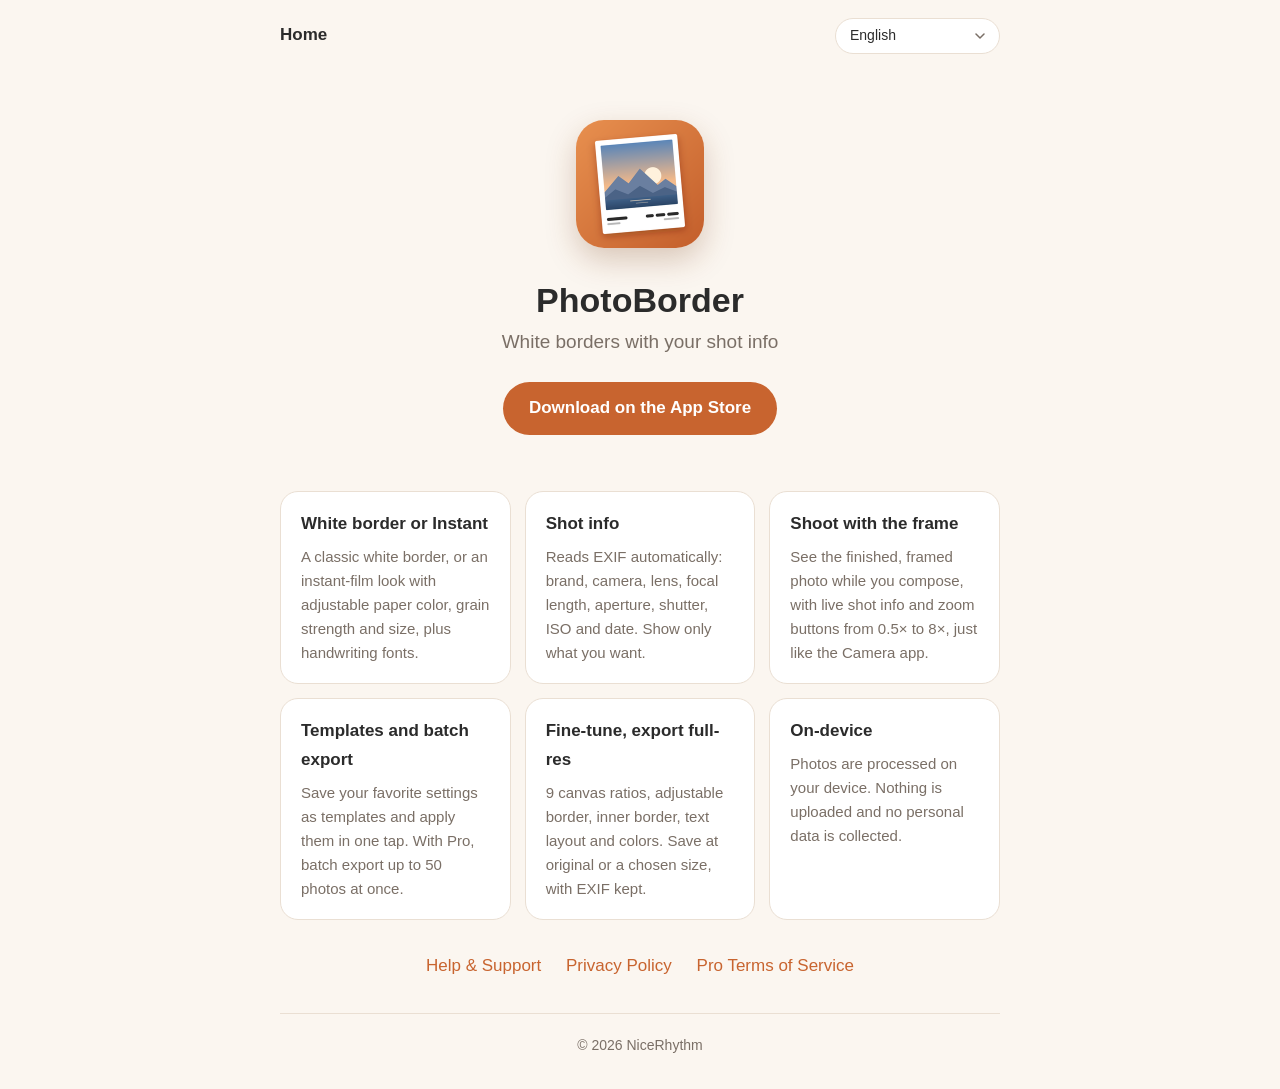
==== commit 06174de7: "Localize the Home link Co-Authored-By: Claude Opus 5.5 <noreply@anthropic.com>" ====
--- a/PhotoBorder/index.html
+++ b/PhotoBorder/index.html
@@ -24,7 +24,7 @@
 <body>
   <div class="wrap">
     <header class="site">
-      <a class="brand" href="/">Home</a>
+      <a class="brand" href="/"><span data-lang="zh-Hans">首页</span><span data-lang="zh-Hant">首頁</span><span data-lang="en">Home</span><span data-lang="ja">ホーム</span><span data-lang="ko">홈</span><span data-lang="fr">Accueil</span><span data-lang="es">Inicio</span><span data-lang="de">Startseite</span><span data-lang="pt-BR">Início</span><span data-lang="it">Home</span><span data-lang="ru">Главная</span></a>
       <select class="lang-select" aria-label="Language"><option value="zh-Hans">简体中文</option><option value="zh-Hant">繁體中文</option><option value="en">English</option><option value="ja">日本語</option><option value="ko">한국어</option><option value="fr">Français</option><option value="es">Español</option><option value="de">Deutsch</option><option value="pt-BR">Português (Brasil)</option><option value="it">Italiano</option><option value="ru">Русский</option></select>
     </header>
     <div data-lang="zh-Hans">
--- a/assets/style.css
+++ b/assets/style.css
@@ -35,7 +35,17 @@
 a { color: var(--accent); text-decoration: none; }
 a:hover { text-decoration: underline; }
 
-.wrap { max-width: 760px; margin: 0 auto; padding: 0 20px; }
+/* 内容不足一屏时页脚贴底 */
+.wrap {
+  max-width: 760px;
+  margin: 0 auto;
+  padding: 0 20px;
+  min-height: 100vh;
+  min-height: 100dvh;
+  display: flex;
+  flex-direction: column;
+}
+footer.site { margin-top: auto; }
 
 header.site {
   display: flex;
@@ -45,11 +55,17 @@
 }
 header.site .brand { font-weight: 600; color: var(--text); }
 .lang-select {
+  -webkit-appearance: none;
+  appearance: none;
   border: 1px solid var(--line);
-  background: var(--card);
+  background-color: var(--card);
+  /* 自绘箭头，和右边框留出距离 */
+  background-image: url("data:image/svg+xml,%3Csvg xmlns='http://www.w3.org/2000/svg' width='10' height='6' viewBox='0 0 10 6'%3E%3Cpath d='M1 1l4 4 4-4' fill='none' stroke='%237a6f66' stroke-width='1.5' stroke-linecap='round' stroke-linejoin='round'/%3E%3C/svg%3E");
+  background-repeat: no-repeat;
+  background-position: right 14px center;
   color: var(--text);
   border-radius: 999px;
-  padding: 5px 12px;
+  padding: 5px 36px 5px 14px;
   font: inherit;
   font-size: 14px;
   cursor: pointer;
